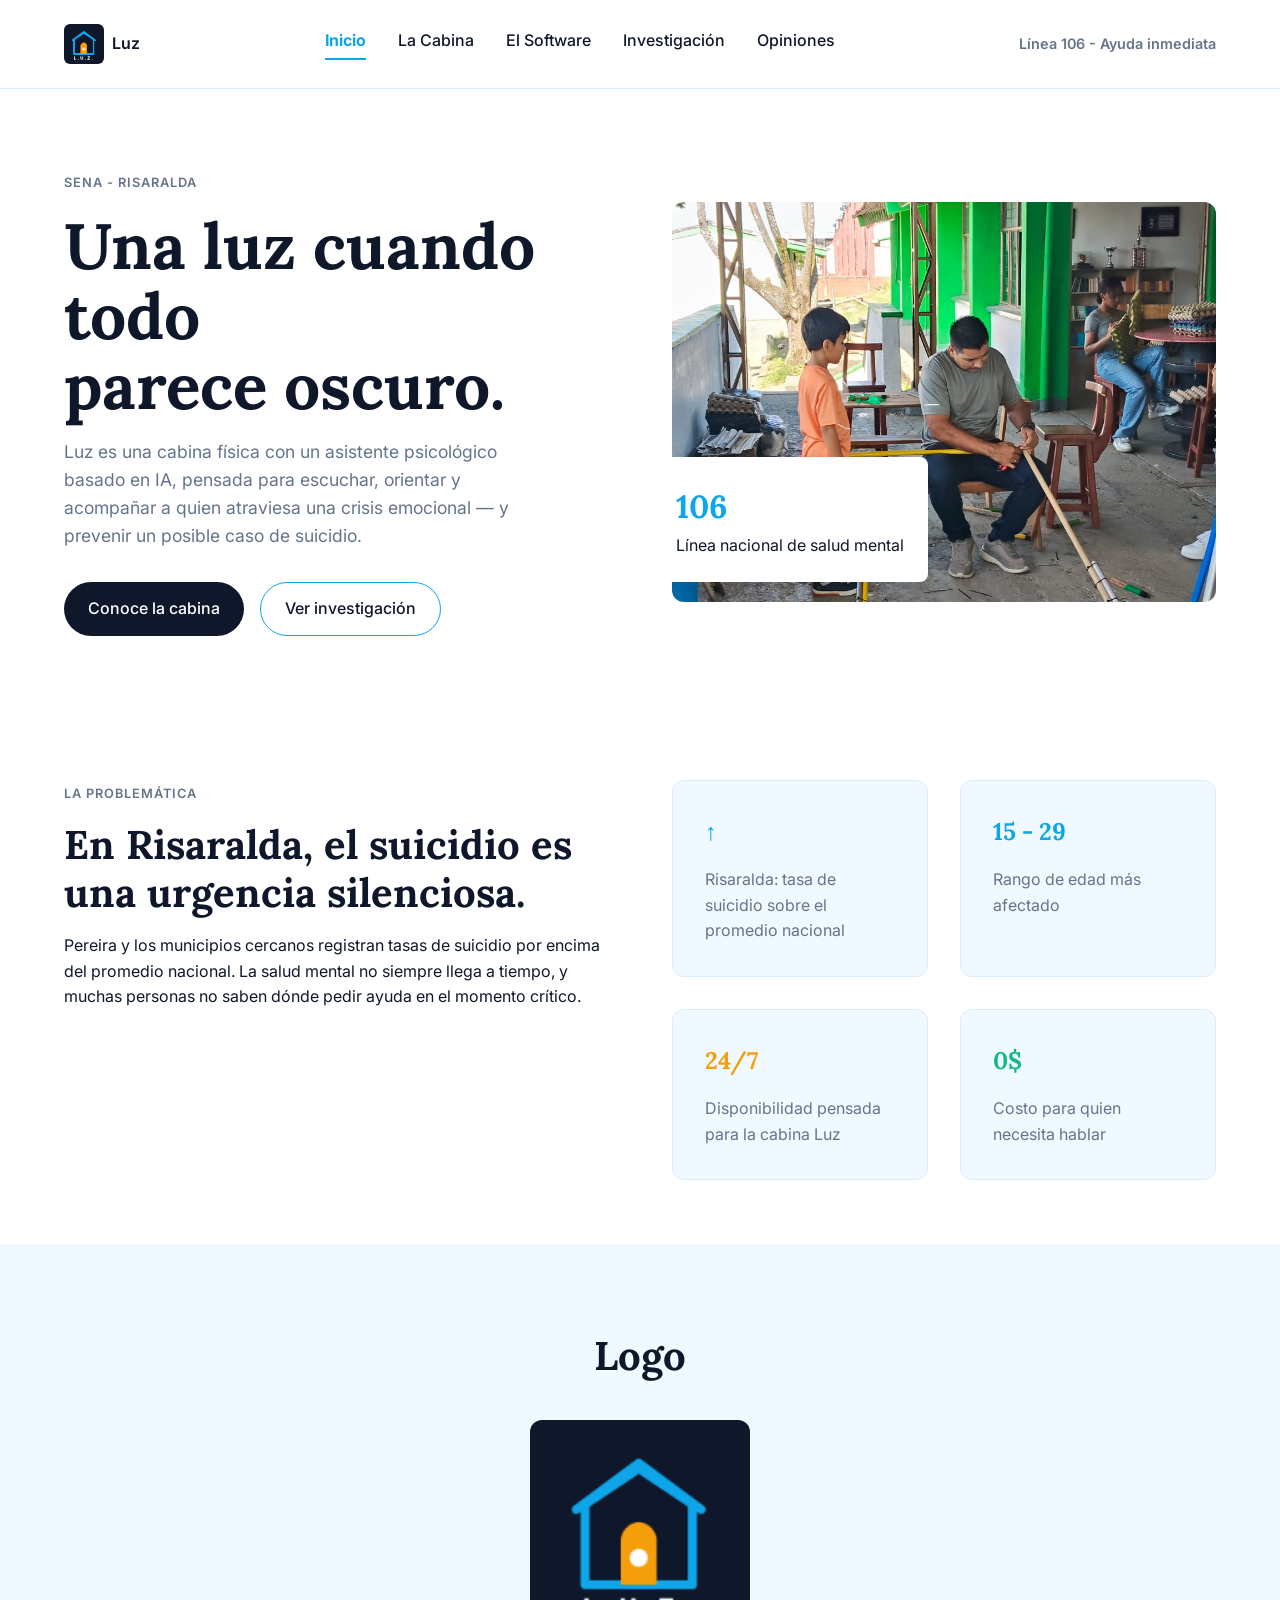
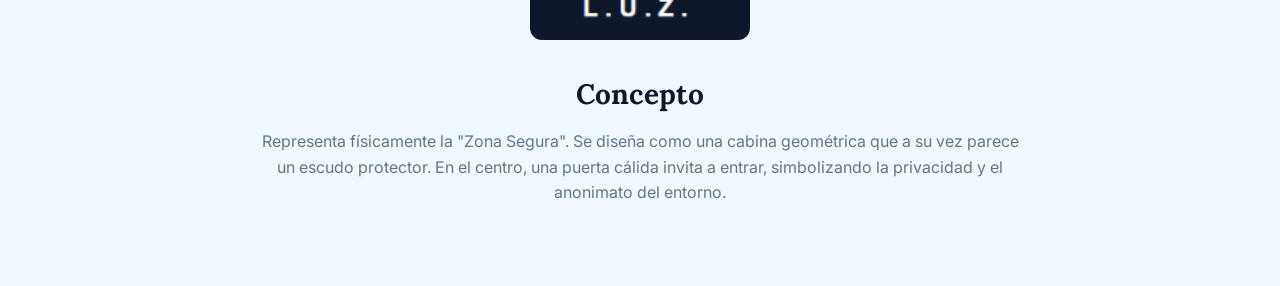
==== index.html @ 5dcab202 "Pagina_LUZ" ====
<!DOCTYPE html>
<html lang="es">
<head>
    <meta charset="UTF-8">
    <meta name="viewport" content="width=device-width, initial-scale=1.0">
    <title>Proyecto L.U.Z. - Inicio</title>
    <link rel="preconnect" href="https://fonts.googleapis.com">
    <link rel="preconnect" href="https://fonts.gstatic.com" crossorigin>
    <link href="https://fonts.googleapis.com/css2?family=Lora:ital,wght@0,400;0,600;1,400&family=Inter:wght@400;500;600&display=swap" rel="stylesheet">
    <link rel="stylesheet" href="style.css">
</head>
<body>

    <nav class="navbar">
        <div class="logo">
            <img class="logo-image" src="assets/logo-luz.png" alt="Logo de L.U.Z.">
            <span class="logo-text">Luz</span>
        </div>
        <div class="nav-links">
            <a href="index.html" class="active">Inicio</a> <a href="cabina.html">La Cabina</a>
            <a href="software.html">El Software</a>
            <a href="investigacion.html">Investigación</a>
            <a href="resenas.html">Opiniones</a>
        </div>
        <div class="nav-right">
            <span class="nav-help">Línea 106 - Ayuda inmediata</span>
        </div>
    </nav>

    <header class="hero-section">
        <div class="hero-content">
            <span class="subtitle">SENA - RISARALDA</span>
            <h1>Una luz cuando todo<br>parece oscuro.</h1>
            <p>Luz es una cabina física con un asistente psicológico basado en IA, pensada para escuchar, orientar y acompañar a quien atraviesa una crisis emocional — y prevenir un posible caso de suicidio.</p>
            <div class="hero-buttons">
                <a class="btn-primary" href="cabina.html">Conoce la cabina</a>
                <a class="btn-secondary" href="investigacion.html">Ver investigación</a>
            </div>
        </div>
        <div class="hero-image">
            <div class="hero-carousel" role="region" aria-label="Fotos del proyecto Luz">
                <img
                    class="hero-carousel-image"
                    id="hero-carousel-image"
                    src="assets/inicio/01-construccion-cabina.jpeg"
                    alt="Equipo construyendo la cabina del proyecto Luz."
                >
                <div class="stats-overlay">
                    <strong>106</strong>
                    <span>Línea nacional de salud mental</span>
                </div>
            </div>
        </div>
    </header>

    <section class="problem-section">
        <div class="problem-text">
            <span class="subtitle">LA PROBLEMÁTICA</span>
            <h2>En Risaralda, el suicidio es una urgencia silenciosa.</h2>
            <p>Pereira y los municipios cercanos registran tasas de suicidio por encima del promedio nacional. La salud mental no siempre llega a tiempo, y muchas personas no saben dónde pedir ayuda en el momento crítico.</p>
        </div>
        
        <div class="stats-grid">
            <div class="stat-card">
                <h3>↑</h3>
                <p>Risaralda: tasa de suicidio sobre el promedio nacional</p>
            </div>
            <div class="stat-card">
                <h3>15 - 29</h3>
                <p>Rango de edad más afectado</p>
            </div>
            <div class="stat-card">
                <h3>24/7</h3>
                <p>Disponibilidad pensada para la cabina Luz</p>
            </div>
            <div class="stat-card">
                <h3>0$</h3>
                <p>Costo para quien necesita hablar</p>
            </div>
        </div>
    </section>

    <section class="logo-concept-section content-section">
        <h2>Logo</h2>
        <img class="logo-concept-image" src="assets/logo-luz.png" alt="Logo de L.U.Z.: una cabina azul con una puerta cálida sobre fondo oscuro.">
        <h3>Concepto</h3>
        <p>Representa físicamente la "Zona Segura". Se diseña como una cabina geométrica que a su vez parece un escudo protector. En el centro, una puerta cálida invita a entrar, simbolizando la privacidad y el anonimato del entorno.</p>
    </section>

    <script src="app.js"></script>
</body>
</html>
---- style.css ----
/* =========================================
   VARIABLES GLOBALES (Colores y Tipografías)
   ========================================= */
:root {
    --primary-color: #0f172a;
    --accent-blue: #0ea5e9;
    --accent-amber: #f59e0b;
    --accent-green: #10b981;
    --bg-color: #ffffff;
    --bg-soft: #f0f9ff;
    --text-main: #0f172a;
    --text-muted: #64748b;
    --border-color: #dbeafe;
    
    --font-heading: 'Lora', serif;
    --font-body: 'Inter', sans-serif;
}

/* =========================================
   RESETEO BÁSICO
   ========================================= */
* {
    margin: 0;
    padding: 0;
    box-sizing: border-box;
}

body {
    font-family: var(--font-body);
    background-color: var(--bg-color);
    color: var(--text-main);
    line-height: 1.6;
}

html {
    scroll-behavior: smooth;
}

.bg-light {
    background-color: var(--bg-soft);
}

/* =========================================
   NAVEGACIÓN (MENÚ SUPERIOR)
   ========================================= */
.navbar {
    display: flex;
    justify-content: space-between;
    align-items: center;
    padding: 1.5rem 5%;
    border-bottom: 1px solid var(--border-color);
    background-color: white;
}

.logo {
    display: flex;
    align-items: center;
    gap: 0.5rem;
    font-weight: 600;
}

.logo-image {
    display: block;
    width: 40px;
    height: 40px;
    border-radius: 6px;
}

.nav-links {
    display: flex;
    gap: 2rem;
}

.nav-links a {
    text-decoration: none;
    color: var(--text-main);
    font-weight: 500;
    transition: color 0.3s;
}

.nav-links a:hover {
    color: var(--accent-blue);
}

/* Indicador de pestaña activa */
.nav-links a.active {
    color: var(--accent-blue);
    font-weight: 700;
    border-bottom: 2px solid var(--accent-blue);
    padding-bottom: 4px;
}

.nav-right {
    display: flex;
    align-items: center;
}

.nav-help {
    font-size: 0.9rem;
    color: var(--text-muted);
    font-weight: 600;
}

/* =========================================
   SECCIONES GENERALES
   ========================================= */
.content-section, .reviews-section {
    padding: 5rem 5%;
    text-align: center;
}

.content-section h2, .reviews-section h2 {
    font-family: var(--font-heading);
    color: var(--primary-color);
    font-size: 2.5rem;
    margin-bottom: 1rem;
}

.logo-concept-section {
    background-color: var(--bg-soft);
}

.logo-concept-image {
    display: block;
    width: min(100%, 220px);
    height: auto;
    margin: 2rem auto;
    border-radius: 12px;
}

.logo-concept-section h3 {
    font-family: var(--font-heading);
    color: var(--primary-color);
    font-size: 1.75rem;
    margin-bottom: 0.75rem;
}

.logo-concept-section p {
    max-width: 760px;
    margin: 0 auto;
    color: var(--text-muted);
}

.subtitle {
    font-size: 0.8rem;
    text-transform: uppercase;
    letter-spacing: 1px;
    color: var(--text-muted);
    font-weight: 600;
}

/* =========================================
   SECCIÓN HERO (INICIO)
   ========================================= */
.hero-section {
    display: grid;
    grid-template-columns: 1fr 1fr;
    gap: 4rem;
    padding: 5rem 5%;
    align-items: center;
}

.hero-content h1 {
    font-family: var(--font-heading);
    font-size: 4rem;
    line-height: 1.1;
    color: var(--primary-color);
    margin: 1rem 0;
}

.hero-content p {
    font-size: 1.1rem;
    color: var(--text-muted);
    margin-bottom: 2rem;
    max-width: 90%;
}

.hero-buttons {
    display: flex;
    gap: 1rem;
}

.btn-primary, .btn-secondary {
    padding: 0.8rem 1.5rem;
    border-radius: 50px;
    font-weight: 500;
    cursor: pointer;
    font-size: 1rem;
    border: none;
}

.hero-buttons a {
    display: inline-flex;
    align-items: center;
    justify-content: center;
    text-decoration: none;
}

.btn-primary {
    background-color: var(--primary-color);
    color: white;
    transition: background-color 0.2s ease;
}

.btn-primary:hover {
    background-color: var(--accent-blue);
}

.btn-secondary {
    background-color: white;
    color: var(--primary-color);
    border: 1px solid var(--accent-blue);
}

.hero-carousel {
    height: 400px;
    border-radius: 12px;
    position: relative;
    overflow: hidden;
    background: linear-gradient(155deg, var(--accent-blue), var(--primary-color));
}

.hero-carousel-image {
    display: block;
    width: 100%;
    height: 100%;
    object-fit: cover;
    transition: opacity 0.25s ease;
}

.hero-carousel-image.is-changing {
    opacity: 0;
}

.meetings-section {
    padding-top: 3rem;
    background-color: var(--bg-soft);
}

.meetings-section > p {
    max-width: 700px;
    margin: 0 auto;
    color: var(--text-muted);
}

.meetings-carousel {
    width: min(100%, 900px);
    height: 480px;
    margin: 2rem auto 0;
    background: #e2e8f0;
}

.meetings-carousel .hero-carousel-image {
    object-fit: contain;
}

.stats-overlay {
    position: absolute;
    bottom: 20px;
    left: -20px;
    background: white;
    padding: 1.5rem;
    border-radius: 8px;
    box-shadow: 0 10px 25px rgba(0,0,0,0.1);
    display: flex;
    flex-direction: column;
}

.stats-overlay strong {
    font-size: 2rem;
    font-family: var(--font-heading);
    color: var(--accent-blue);
}

/* =========================================
   TARJETAS DE CARACTERÍSTICAS Y ESTADÍSTICAS
   ========================================= */
.problem-section {
    display: grid;
    grid-template-columns: 1fr 1fr;
    gap: 4rem;
    padding: 4rem 5%;
    background-color: #ffffff;
}

.problem-text h2 {
    font-family: var(--font-heading);
    font-size: 2.5rem;
    color: var(--primary-color);
    margin: 1rem 0;
    line-height: 1.2;
}

.stats-grid, .features-section {
    display: grid;
    gap: 2rem;
}

.stats-grid {
    grid-template-columns: 1fr 1fr;
}

.features-section {
    grid-template-columns: repeat(3, 1fr);
    text-align: left;
}

/* Estilo mejorado para las tarjetas */
.feature-card, .stat-card {
    background-color: var(--bg-soft);
    border: 1px solid var(--border-color);
    border-radius: 12px; 
    padding: 2rem; 
    transition: transform 0.3s ease, box-shadow 0.3s ease;
}

.feature-card:hover, .stat-card:hover {
    transform: translateY(-5px);
    box-shadow: 0 10px 20px -5px rgba(0, 0, 0, 0.1);
}

.feature-card h3, .stat-card h3 {
    font-family: var(--font-heading);
    color: var(--primary-color);
    margin-bottom: 1rem;
    font-size: 1.5rem;
}

.feature-card--sustainable h3 {
    color: var(--accent-green);
}

.stat-card h3 {
    color: var(--accent-blue);
}

.regional-chart {
    display: block;
    width: 100%;
    height: auto;
    margin-top: 1.5rem;
    border-radius: 8px;
}

.state-of-art-pdf {
    display: block;
    width: 100%;
    height: 32rem;
    margin-top: 1.5rem;
    border: 1px solid var(--border-color);
    border-radius: 8px;
    background-color: white;
}

.pdf-download {
    display: inline-block;
    margin-top: 0.75rem;
    color: var(--accent-blue);
    font-weight: 600;
}

.stat-card:nth-child(3) h3 {
    color: var(--accent-amber);
}

.stat-card:nth-child(4) h3 {
    color: var(--accent-green);
}

.feature-card p, .stat-card p {
    color: var(--text-muted);
    font-size: 1rem;
}

/* =========================================
   FORMULARIO DE RESEÑAS
   ========================================= */
.reviews-container {
    max-width: 600px;
    margin: 0 auto;
    text-align: left;
}

.review-form {
    background: white;
    padding: 2rem;
    border-radius: 8px;
    box-shadow: 0 4px 6px rgba(0,0,0,0.05);
    margin-top: 2rem;
    border: 1px solid var(--border-color);
}

.form-group {
    margin-bottom: 1.5rem;
    display: flex;
    flex-direction: column;
}

.form-group label {
    font-weight: 600;
    margin-bottom: 0.5rem;
    color: var(--primary-color);
}

.form-group input, .form-group textarea {
    padding: 0.8rem;
    border: 1px solid var(--border-color);
    border-radius: 4px;
    font-family: var(--font-body);
}

.form-group input:focus, .form-group textarea:focus {
    outline: 2px solid var(--accent-blue);
    outline-offset: 1px;
}

.star-rating {
    display: flex;
    flex-direction: row-reverse;
    justify-content: flex-end;
    gap: 5px;
}

.star-rating input {
    display: none;
}

.star-rating label {
    font-size: 2rem;
    color: var(--border-color);
    cursor: pointer;
    transition: color 0.2s;
}

.star-rating input:checked ~ label,
.star-rating label:hover,
.star-rating label:hover ~ label {
    color: var(--accent-amber);
}

.recent-reviews {
    margin-top: 3rem;
}

.review-card {
    background: white;
    padding: 1.5rem;
    border-radius: 8px;
    border-left: 4px solid var(--primary-color);
    margin-bottom: 1rem;
    box-shadow: 0 2px 4px rgba(0,0,0,0.05);
}

.review-card-header {
    display: flex;
    justify-content: space-between;
    font-weight: bold;
    margin-bottom: 0.5rem;
}

.stars-display {
    color: var(--accent-amber);
}

img,
iframe {
    max-width: 100%;
}

.hero-section > *,
.problem-section > *,
.features-section > *,
.stats-grid > * {
    min-width: 0;
}

@media (max-width: 1000px) {
    .navbar {
        flex-wrap: wrap;
        gap: 1rem 1.5rem;
        padding: 1rem 4%;
    }

    .nav-links {
        order: 3;
        width: 100%;
        justify-content: center;
        gap: clamp(0.75rem, 3vw, 2rem);
    }

    .nav-right {
        margin-left: auto;
    }

    .hero-section,
    .problem-section {
        grid-template-columns: minmax(0, 1fr);
        gap: 2.5rem;
    }

    .hero-content h1 {
        font-size: clamp(2.75rem, 7vw, 4rem);
    }

    .hero-content p {
        max-width: 100%;
    }

    .hero-image {
        width: 100%;
    }

    .stats-overlay {
        left: 1rem;
        bottom: 1rem;
        max-width: calc(100% - 2rem);
    }

    .features-section {
        grid-template-columns: repeat(2, minmax(0, 1fr));
    }
}

@media (max-width: 600px) {
    .navbar {
        gap: 0.75rem;
        padding: 0.75rem 4%;
    }

    .logo-image {
        width: 36px;
        height: 36px;
    }

    .nav-help {
        font-size: 0.75rem;
    }

    .nav-links {
        justify-content: space-between;
        gap: 0.5rem;
        flex-wrap: wrap;
    }

    .nav-links a {
        font-size: 0.8rem;
    }

    .content-section,
    .reviews-section {
        padding: 3rem 5%;
    }

    .content-section h2,
    .reviews-section h2 {
        font-size: clamp(1.8rem, 8vw, 2.5rem);
    }

    .hero-section {
        padding: 3rem 5%;
        gap: 2rem;
    }

    .hero-content h1 {
        font-size: clamp(2.35rem, 11vw, 3rem);
    }

    .hero-content p {
        font-size: 1rem;
    }

    .hero-buttons {
        flex-wrap: wrap;
    }

    .hero-buttons a {
        flex: 1 1 100%;
    }

    .hero-carousel {
        height: clamp(240px, 75vw, 360px);
    }

    .stats-overlay {
        padding: 1rem;
    }

    .problem-section {
        padding: 3rem 5%;
        gap: 2rem;
    }

    .problem-text h2 {
        font-size: 2rem;
    }

    .stats-grid,
    .features-section {
        grid-template-columns: minmax(0, 1fr);
        gap: 1rem;
    }

    .feature-card,
    .stat-card {
        padding: 1.5rem;
    }

    .meetings-section {
        padding-top: 2.5rem;
    }

    .meetings-carousel {
        height: clamp(240px, 75vw, 360px);
    }

    .state-of-art-pdf {
        height: 70vh;
        min-height: 24rem;
    }

    .review-form {
        padding: 1.25rem;
    }

    .form-group input,
    .form-group textarea {
        width: 100%;
        min-width: 0;
    }
}
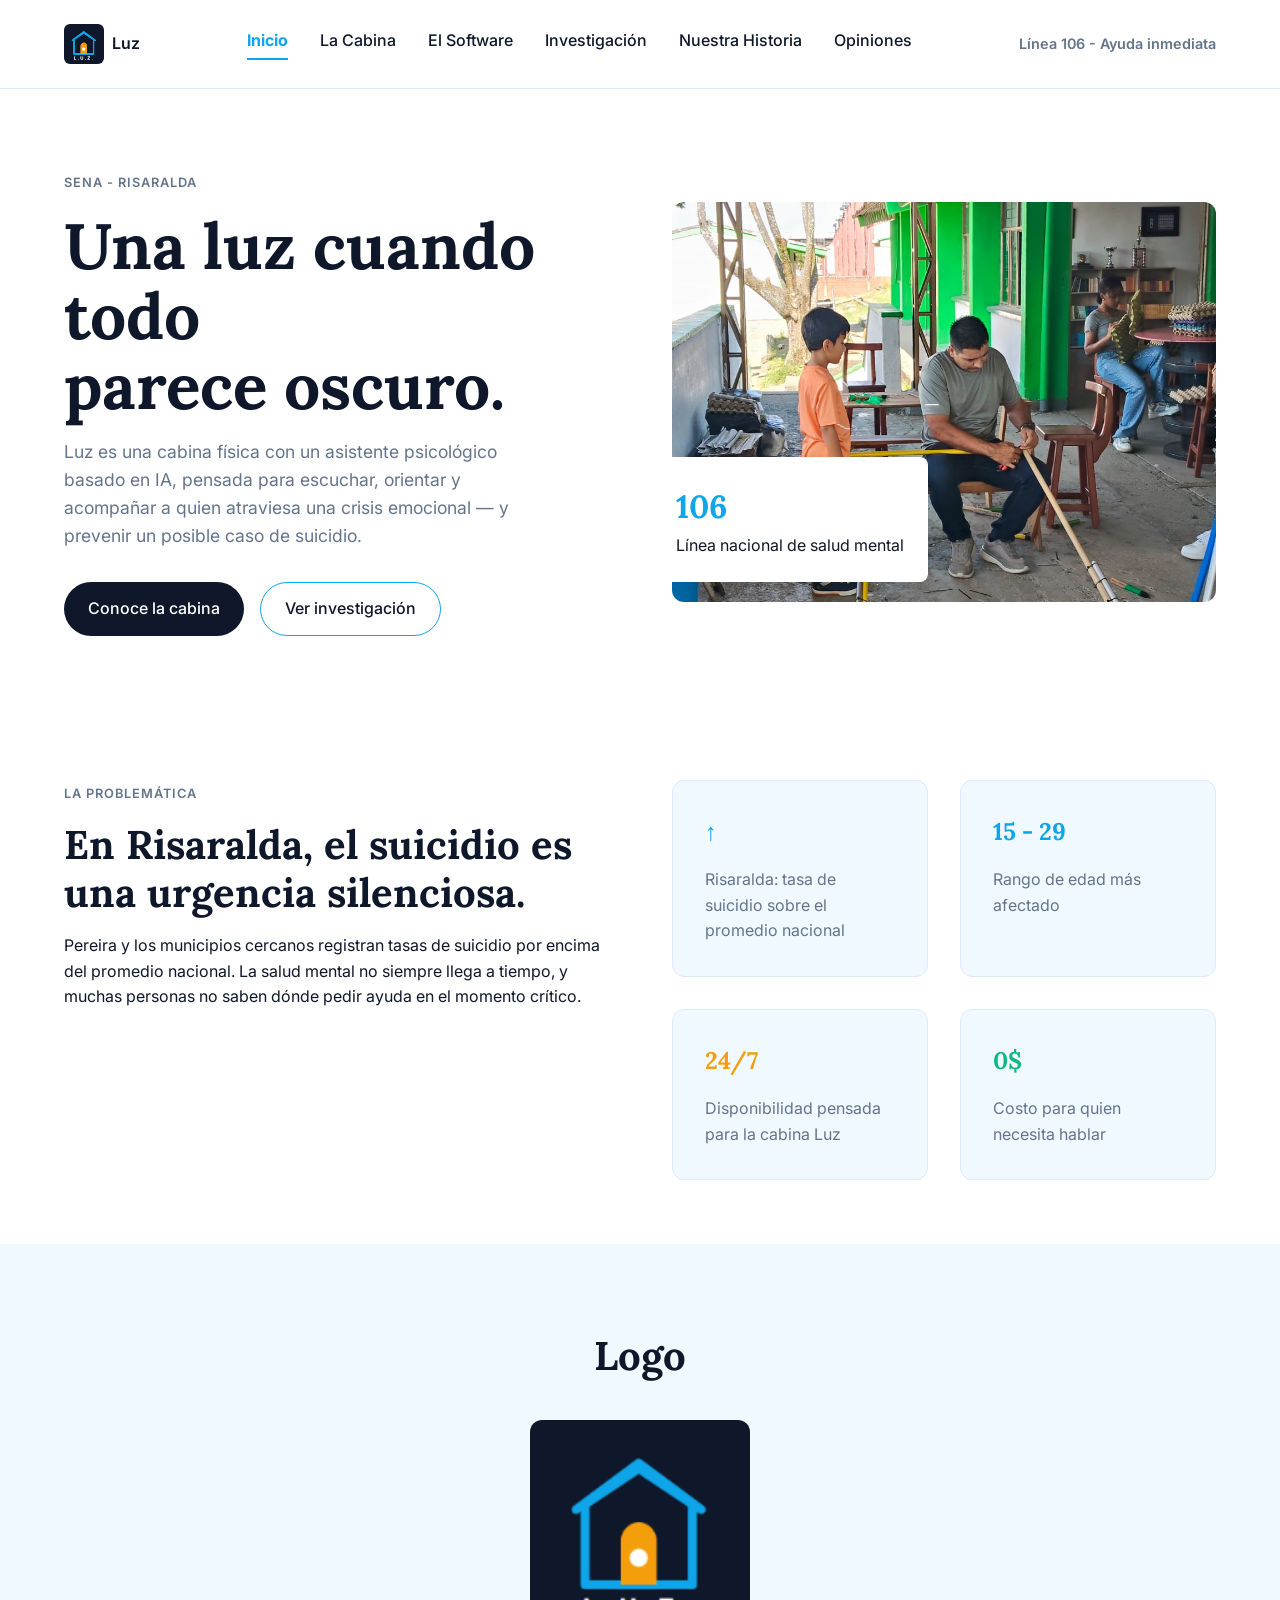
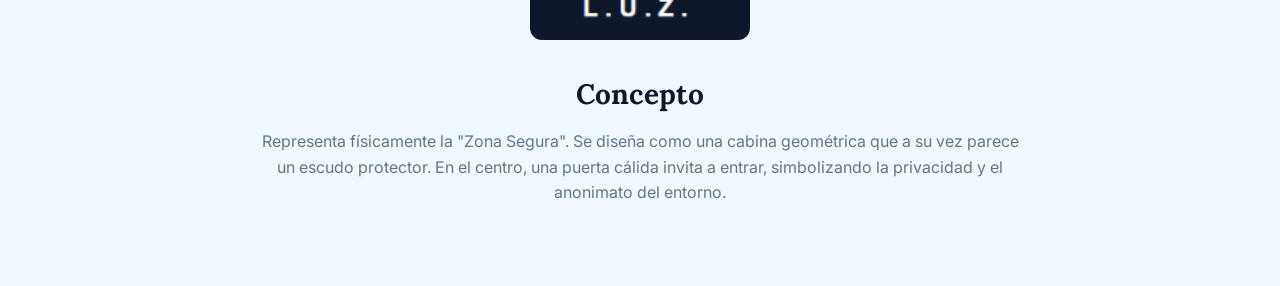
==== commit 4a2f7209: "Pagina_LUZ" ====
--- a/index.html
+++ b/index.html
@@ -20,6 +20,7 @@
             <a href="index.html" class="active">Inicio</a> <a href="cabina.html">La Cabina</a>
             <a href="software.html">El Software</a>
             <a href="investigacion.html">Investigación</a>
+            <a href="nuestra-historia.html">Nuestra Historia</a>
             <a href="resenas.html">Opiniones</a>
         </div>
         <div class="nav-right">
--- a/style.css
+++ b/style.css
@@ -149,6 +149,126 @@
     font-weight: 600;
 }
 
+.story-page {
+    max-width: 1000px;
+    margin: 0 auto;
+    padding: 4rem 5% 5rem;
+}
+
+.story-hero {
+    padding: 2.5rem;
+    border-radius: 16px;
+    background: linear-gradient(135deg, var(--primary-color), #164e63);
+    color: white;
+    text-align: left;
+}
+
+.story-hero h1 {
+    max-width: 780px;
+    margin-top: 1rem;
+    font-family: var(--font-heading);
+    font-size: clamp(2rem, 5vw, 3.25rem);
+    line-height: 1.2;
+}
+
+.story-hero .subtitle {
+    color: #bae6fd;
+}
+
+.story-timeline {
+    display: grid;
+    gap: 1.5rem;
+    margin-top: 2rem;
+}
+
+.story-step {
+    display: grid;
+    grid-template-columns: 3rem minmax(0, 1fr);
+    gap: 1.25rem;
+    padding: 2rem;
+    border: 1px solid var(--border-color);
+    border-radius: 12px;
+    background-color: var(--bg-soft);
+}
+
+.story-step-number {
+    color: var(--accent-blue);
+    font-family: var(--font-heading);
+    font-size: 1.5rem;
+    font-weight: 600;
+}
+
+.story-step h2,
+.story-step h3,
+.story-support h3 {
+    color: var(--primary-color);
+}
+
+.story-step h2 {
+    margin-bottom: 0.35rem;
+    font-family: var(--font-heading);
+    font-size: 1.75rem;
+}
+
+.story-step h3 {
+    margin-bottom: 1rem;
+    font-size: 1.1rem;
+}
+
+.story-step p {
+    color: var(--text-muted);
+}
+
+.story-step p + p {
+    margin-top: 0.9rem;
+}
+
+.story-stat {
+    display: flex;
+    align-items: center;
+    gap: 1rem;
+    margin: 1.25rem 0;
+    padding: 1rem 1.25rem;
+    border-left: 4px solid var(--accent-blue);
+    border-radius: 0 8px 8px 0;
+    background-color: white;
+}
+
+.story-stat strong {
+    flex: 0 0 auto;
+    color: var(--accent-blue);
+    font-family: var(--font-heading);
+    font-size: 2rem;
+}
+
+.story-stat span {
+    color: var(--text-muted);
+}
+
+.story-support {
+    margin-top: 1.25rem;
+    padding: 1.25rem;
+    border-radius: 8px;
+    background-color: white;
+}
+
+.story-support h3 {
+    margin-bottom: 0.5rem;
+}
+
+.story-closing {
+    margin-top: 2rem;
+    padding: 2rem;
+    border-left: 5px solid var(--accent-amber);
+    border-radius: 0 12px 12px 0;
+    background-color: #fffbeb;
+    color: var(--primary-color);
+    font-family: var(--font-heading);
+    font-size: 1.4rem;
+    font-style: italic;
+    line-height: 1.6;
+}
+
 /* =========================================
    SECCIÓN HERO (INICIO)
    ========================================= */
@@ -556,6 +676,42 @@
         font-size: clamp(1.8rem, 8vw, 2.5rem);
     }
 
+    .story-page {
+        padding: 2.5rem 5%;
+    }
+
+    .story-hero {
+        padding: 1.5rem;
+    }
+
+    .story-hero h1 {
+        font-size: clamp(1.8rem, 8vw, 2.5rem);
+    }
+
+    .story-step {
+        grid-template-columns: minmax(0, 1fr);
+        gap: 0.5rem;
+        padding: 1.5rem;
+    }
+
+    .story-step-number {
+        font-size: 1rem;
+    }
+
+    .story-step h2 {
+        font-size: 1.5rem;
+    }
+
+    .story-stat {
+        align-items: flex-start;
+        flex-wrap: wrap;
+    }
+
+    .story-closing {
+        padding: 1.5rem;
+        font-size: 1.15rem;
+    }
+
     .hero-section {
         padding: 3rem 5%;
         gap: 2rem;
@@ -578,11 +734,32 @@
     }
 
     .hero-carousel {
+        height: auto;
+        overflow: visible;
+        background: none;
+    }
+
+    .hero-carousel-image {
         height: clamp(240px, 75vw, 360px);
+        border-radius: 12px;
     }
 
     .stats-overlay {
+        position: static;
         padding: 1rem;
+        width: 100%;
+        max-width: 100%;
+        margin-top: 0.75rem;
+    }
+
+    .stats-overlay strong {
+        font-size: 1.5rem;
+    }
+
+    .stats-overlay span {
+        max-width: 9rem;
+        font-size: 0.75rem;
+        line-height: 1.3;
     }
 
     .problem-section {
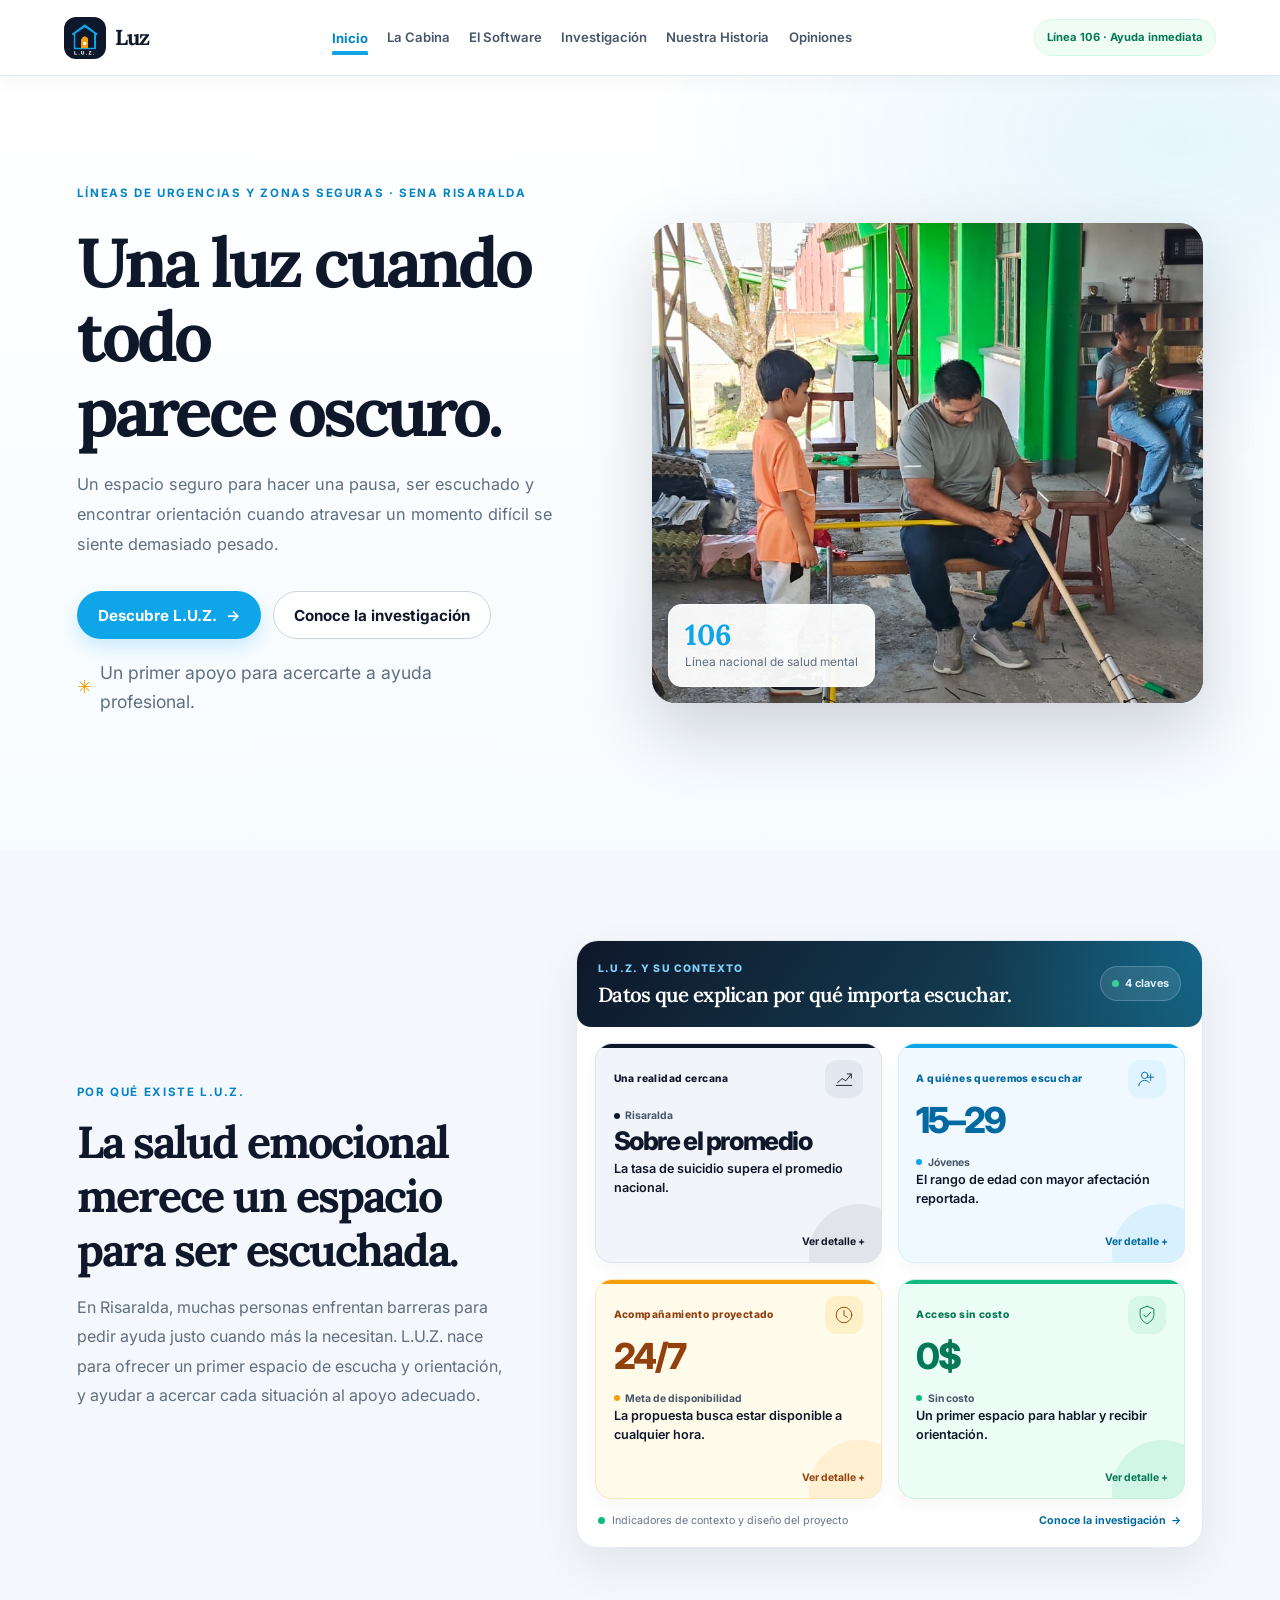
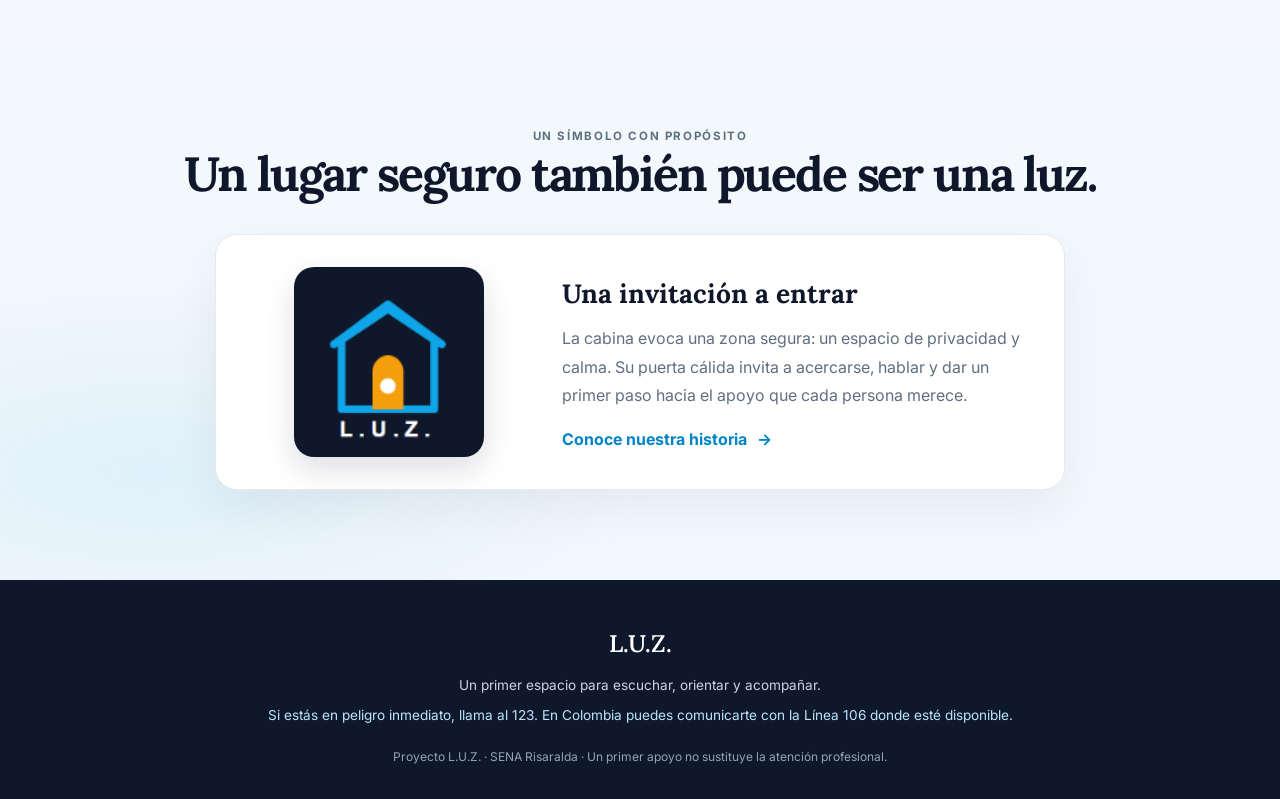
==== commit 6f6bd4b2: "Pagina_LUZ" ====
--- a/index.html
+++ b/index.html
@@ -3,91 +3,130 @@
 <head>
     <meta charset="UTF-8">
     <meta name="viewport" content="width=device-width, initial-scale=1.0">
+    <meta name="description" content="L.U.Z. ofrece un espacio para escuchar, orientar y acompañar en momentos difíciles.">
     <title>Proyecto L.U.Z. - Inicio</title>
     <link rel="preconnect" href="https://fonts.googleapis.com">
     <link rel="preconnect" href="https://fonts.gstatic.com" crossorigin>
-    <link href="https://fonts.googleapis.com/css2?family=Lora:ital,wght@0,400;0,600;1,400&family=Inter:wght@400;500;600&display=swap" rel="stylesheet">
+    <link href="https://fonts.googleapis.com/css2?family=Lora:ital,wght@0,400;0,600;1,400&family=Inter:wght@400;500;600;700;800&display=swap" rel="stylesheet">
     <link rel="stylesheet" href="style.css">
+    <link rel="stylesheet" href="redesign.css">
 </head>
-<body>
-
-    <nav class="navbar">
-        <div class="logo">
-            <img class="logo-image" src="assets/logo-luz.png" alt="Logo de L.U.Z.">
+<body class="home-page">
+    <nav class="navbar" aria-label="Navegación principal">
+        <a class="logo" href="index.html" aria-label="L.U.Z., ir al inicio">
+            <img class="logo-image" src="assets/logo-luz.png" alt="">
             <span class="logo-text">Luz</span>
-        </div>
-        <div class="nav-links">
-            <a href="index.html" class="active">Inicio</a> <a href="cabina.html">La Cabina</a>
+        </a>
+        <button class="menu-toggle" type="button" aria-expanded="false" aria-controls="site-nav-links" aria-label="Abrir menú">
+            <span></span><span></span><span></span>
+        </button>
+        <div class="nav-links" id="site-nav-links">
+            <a href="index.html" class="active" aria-current="page">Inicio</a>
+            <a href="cabina.html">La Cabina</a>
             <a href="software.html">El Software</a>
             <a href="investigacion.html">Investigación</a>
             <a href="nuestra-historia.html">Nuestra Historia</a>
             <a href="resenas.html">Opiniones</a>
         </div>
-        <div class="nav-right">
-            <span class="nav-help">Línea 106 - Ayuda inmediata</span>
-        </div>
+        <div class="nav-right"><span class="nav-help">Línea 106 · Ayuda inmediata</span></div>
     </nav>
 
-    <header class="hero-section">
-        <div class="hero-content">
-            <span class="subtitle">SENA - RISARALDA</span>
-            <h1>Una luz cuando todo<br>parece oscuro.</h1>
-            <p>Luz es una cabina física con un asistente psicológico basado en IA, pensada para escuchar, orientar y acompañar a quien atraviesa una crisis emocional — y prevenir un posible caso de suicidio.</p>
-            <div class="hero-buttons">
-                <a class="btn-primary" href="cabina.html">Conoce la cabina</a>
-                <a class="btn-secondary" href="investigacion.html">Ver investigación</a>
+    <main>
+        <header class="hero-section">
+            <div class="hero-content">
+                <span class="subtitle">LÍNEAS DE URGENCIAS Y ZONAS SEGURAS · SENA RISARALDA</span>
+                <h1>Una luz cuando todo<br>parece oscuro.</h1>
+                <p>Un espacio seguro para hacer una pausa, ser escuchado y encontrar orientación cuando atravesar un momento difícil se siente demasiado pesado.</p>
+                <div class="hero-buttons">
+                    <a class="btn-primary" href="cabina.html">Descubre L.U.Z. <span aria-hidden="true">→</span></a>
+                    <a class="btn-secondary" href="investigacion.html">Conoce la investigación</a>
+                </div>
+                <p class="hero-reassurance"><span aria-hidden="true">✳</span> Un primer apoyo para acercarte a ayuda profesional.</p>
             </div>
-        </div>
-        <div class="hero-image">
-            <div class="hero-carousel" role="region" aria-label="Fotos del proyecto Luz">
-                <img
-                    class="hero-carousel-image"
-                    id="hero-carousel-image"
-                    src="assets/inicio/01-construccion-cabina.jpeg"
-                    alt="Equipo construyendo la cabina del proyecto Luz."
-                >
-                <div class="stats-overlay">
-                    <strong>106</strong>
-                    <span>Línea nacional de salud mental</span>
+            <div class="hero-image">
+                <div class="hero-carousel" role="region" aria-label="Fotos del proyecto L.U.Z.">
+                    <img class="hero-carousel-image" id="hero-carousel-image" src="assets/inicio/01-construccion-cabina.jpeg" alt="Equipo construyendo la cabina del proyecto L.U.Z.">
+                    <div class="stats-overlay"><strong>106</strong><span>Línea nacional de salud mental</span></div>
                 </div>
             </div>
-        </div>
-    </header>
+        </header>
 
-    <section class="problem-section">
-        <div class="problem-text">
-            <span class="subtitle">LA PROBLEMÁTICA</span>
-            <h2>En Risaralda, el suicidio es una urgencia silenciosa.</h2>
-            <p>Pereira y los municipios cercanos registran tasas de suicidio por encima del promedio nacional. La salud mental no siempre llega a tiempo, y muchas personas no saben dónde pedir ayuda en el momento crítico.</p>
-        </div>
-        
-        <div class="stats-grid">
-            <div class="stat-card">
-                <h3>↑</h3>
-                <p>Risaralda: tasa de suicidio sobre el promedio nacional</p>
+        <section class="problem-section" aria-labelledby="why-luz">
+            <div class="problem-text">
+                <span class="subtitle">POR QUÉ EXISTE L.U.Z.</span>
+                <h2 id="why-luz">La salud emocional merece un espacio para ser escuchada.</h2>
+                <p>En Risaralda, muchas personas enfrentan barreras para pedir ayuda justo cuando más la necesitan. L.U.Z. nace para ofrecer un primer espacio de escucha y orientación, y ayudar a acercar cada situación al apoyo adecuado.</p>
             </div>
-            <div class="stat-card">
-                <h3>15 - 29</h3>
-                <p>Rango de edad más afectado</p>
+
+            <section class="kpi-dashboard" aria-labelledby="kpi-title">
+                <header class="kpi-dashboard__heading">
+                    <div>
+                        <p>L.U.Z. Y SU CONTEXTO</p>
+                        <h3 id="kpi-title">Datos que explican por qué importa escuchar.</h3>
+                    </div>
+                    <span>4 claves</span>
+                </header>
+                <div class="stats-grid">
+                    <article class="stat-card kpi-card kpi-card--problem">
+                        <div class="kpi-card__top"><span class="kpi-card__category">Una realidad cercana</span><span class="kpi-card__icon" aria-hidden="true"><svg viewBox="0 0 48 48" fill="none"><path d="M7 38h34M10 32 20 23l8 5 12-15M31 13h9v9"/></svg></span></div>
+                        <span class="kpi-card__eyebrow">Risaralda</span>
+                        <h4 class="kpi-card__value kpi-card__value--statement">Sobre el promedio</h4>
+                        <p class="kpi-card__description">La tasa de suicidio supera el promedio nacional.</p>
+                        <p class="kpi-card__note" id="kpi-detail-problem">Un llamado a acercar espacios de escucha y apoyo.</p>
+                        <button class="kpi-card__expand" type="button" aria-label="Mostrar más información sobre la realidad regional" aria-expanded="false" aria-controls="kpi-detail-problem"></button>
+                    </article>
+                    <article class="stat-card kpi-card kpi-card--age">
+                        <div class="kpi-card__top"><span class="kpi-card__category">A quiénes queremos escuchar</span><span class="kpi-card__icon" aria-hidden="true"><svg viewBox="0 0 48 48" fill="none"><circle cx="19" cy="16" r="7"/><path d="M6 39c0-7 5.8-12 13-12 4.2 0 7.8 1.8 10.1 4.8M32 13v14M25 20h14"/></svg></span></div>
+                        <h4 class="kpi-card__value">15–29</h4>
+                        <span class="kpi-card__eyebrow">Jóvenes</span>
+                        <p class="kpi-card__description">El rango de edad con mayor afectación reportada.</p>
+                        <p class="kpi-card__note" id="kpi-detail-age">Cada persona merece ser escuchada sin juicios.</p>
+                        <button class="kpi-card__expand" type="button" aria-label="Mostrar más información sobre el rango de edad" aria-expanded="false" aria-controls="kpi-detail-age"></button>
+                    </article>
+                    <article class="stat-card kpi-card kpi-card--availability">
+                        <div class="kpi-card__top"><span class="kpi-card__category">Acompañamiento proyectado</span><span class="kpi-card__icon" aria-hidden="true"><svg viewBox="0 0 48 48" fill="none"><circle cx="24" cy="24" r="17"/><path d="M24 14v11l7 4"/></svg></span></div>
+                        <h4 class="kpi-card__value">24/7</h4>
+                        <span class="kpi-card__eyebrow">Meta de disponibilidad</span>
+                        <p class="kpi-card__description">La propuesta busca estar disponible a cualquier hora.</p>
+                        <p class="kpi-card__note" id="kpi-detail-availability">Disponibilidad prevista en el diseño de la cabina.</p>
+                        <button class="kpi-card__expand" type="button" aria-label="Mostrar más información sobre la disponibilidad" aria-expanded="false" aria-controls="kpi-detail-availability"></button>
+                    </article>
+                    <article class="stat-card kpi-card kpi-card--access">
+                        <div class="kpi-card__top"><span class="kpi-card__category">Acceso sin costo</span><span class="kpi-card__icon" aria-hidden="true"><svg viewBox="0 0 48 48" fill="none"><path d="M24 5 39 11v11c0 10-6.5 17-15 21C15.5 39 9 32 9 22V11l15-6Z"/><path d="m17 24 5 5 10-11"/></svg></span></div>
+                        <h4 class="kpi-card__value">0$</h4>
+                        <span class="kpi-card__eyebrow">Sin costo</span>
+                        <p class="kpi-card__description">Un primer espacio para hablar y recibir orientación.</p>
+                        <p class="kpi-card__note" id="kpi-detail-access">La escucha no debería ser una barrera.</p>
+                        <button class="kpi-card__expand" type="button" aria-label="Mostrar más información sobre el acceso sin costo" aria-expanded="false" aria-controls="kpi-detail-access"></button>
+                    </article>
+                </div>
+                <footer class="kpi-dashboard__footer">
+                    <span><span class="kpi-dashboard__footer-dot" aria-hidden="true"></span> Indicadores de contexto y diseño del proyecto</span>
+                    <a href="investigacion.html">Conoce la investigación <span aria-hidden="true">→</span></a>
+                </footer>
+            </section>
+        </section>
+
+        <section class="logo-concept-section content-section">
+            <p class="subtitle">UN SÍMBOLO CON PROPÓSITO</p>
+            <h2>Un lugar seguro también puede ser una luz.</h2>
+            <div class="home-concept">
+                <img class="logo-concept-image" src="assets/logo-luz.png" alt="Logo de L.U.Z.: una cabina azul con una puerta cálida sobre fondo oscuro.">
+                <div class="home-concept__copy">
+                    <h3>Una invitación a entrar</h3>
+                    <p>La cabina evoca una zona segura: un espacio de privacidad y calma. Su puerta cálida invita a acercarse, hablar y dar un primer paso hacia el apoyo que cada persona merece.</p>
+                    <a href="nuestra-historia.html">Conoce nuestra historia <span aria-hidden="true">→</span></a>
+                </div>
             </div>
-            <div class="stat-card">
-                <h3>24/7</h3>
-                <p>Disponibilidad pensada para la cabina Luz</p>
-            </div>
-            <div class="stat-card">
-                <h3>0$</h3>
-                <p>Costo para quien necesita hablar</p>
-            </div>
-        </div>
-    </section>
+        </section>
+    </main>
 
-    <section class="logo-concept-section content-section">
-        <h2>Logo</h2>
-        <img class="logo-concept-image" src="assets/logo-luz.png" alt="Logo de L.U.Z.: una cabina azul con una puerta cálida sobre fondo oscuro.">
-        <h3>Concepto</h3>
-        <p>Representa físicamente la "Zona Segura". Se diseña como una cabina geométrica que a su vez parece un escudo protector. En el centro, una puerta cálida invita a entrar, simbolizando la privacidad y el anonimato del entorno.</p>
-    </section>
-
+    <footer class="site-footer">
+        <a class="site-footer__brand" href="index.html">L.U.Z.</a>
+        <p>Un primer espacio para escuchar, orientar y acompañar.</p>
+        <p class="site-footer__help">Si estás en peligro inmediato, llama al 123. En Colombia puedes comunicarte con la Línea 106 donde esté disponible.</p>
+        <small>Proyecto L.U.Z. · SENA Risaralda · Un primer apoyo no sustituye la atención profesional.</small>
+    </footer>
     <script src="app.js"></script>
 </body>
-</html>+</html>
--- a/redesign.css
+++ b/redesign.css
@@ -0,0 +1,1643 @@
+:root {
+    --primary-color: #0f172a;
+    --accent-blue: #0ea5e9;
+    --accent-amber: #f59e0b;
+    --accent-green: #10b981;
+    --bg-color: #ffffff;
+    --bg-soft: #f4f9fd;
+    --text-main: #0f172a;
+    --text-muted: #5f6f82;
+    --border-color: #e2eaf2;
+    --font-heading: 'Lora', Georgia, serif;
+    --font-body: 'Inter', Arial, sans-serif;
+}
+
+html {
+    scroll-behavior: smooth;
+    scroll-padding-top: 82px;
+}
+
+body {
+    color: var(--primary-color);
+    background: #fff;
+    font-family: var(--font-body);
+    font-size: 16px;
+    line-height: 1.65;
+    -webkit-font-smoothing: antialiased;
+}
+
+body,
+main {
+    min-width: 0;
+}
+
+img,
+iframe {
+    max-width: 100%;
+}
+
+::selection {
+    background: #bae6fd;
+    color: var(--primary-color);
+}
+
+.navbar {
+    position: sticky;
+    z-index: 20;
+    top: 0;
+    display: grid;
+    min-height: 76px;
+    grid-template-columns: auto 1fr auto;
+    align-items: center;
+    gap: 1.5rem;
+    padding: 0.75rem max(5%, calc((100vw - 1280px) / 2));
+    border-bottom: 1px solid rgba(226, 234, 242, 0.9);
+    background: rgba(255, 255, 255, 0.95);
+    box-shadow: 0 5px 20px rgba(15, 23, 42, 0.04);
+    backdrop-filter: blur(14px);
+}
+
+.logo {
+    display: flex;
+    flex-shrink: 0;
+    align-items: center;
+    gap: 0.55rem;
+    color: var(--primary-color);
+    font-weight: 700;
+    text-decoration: none;
+}
+
+.logo-image {
+    display: block;
+    width: 42px;
+    height: 42px;
+    border-radius: 12px;
+    object-fit: cover;
+}
+
+.logo-text {
+    font-family: var(--font-heading);
+    font-size: 1.35rem;
+    letter-spacing: -0.04em;
+}
+
+.nav-links {
+    display: flex;
+    align-items: center;
+    justify-content: center;
+    gap: clamp(0.7rem, 1.5vw, 1.4rem);
+}
+
+.nav-links a {
+    position: relative;
+    padding: 0.5rem 0;
+    color: #475569;
+    font-size: 0.82rem;
+    font-weight: 600;
+    text-decoration: none;
+    white-space: nowrap;
+    transition: color 180ms ease;
+}
+
+.nav-links a:hover,
+.nav-links a.active {
+    color: #0284c7;
+}
+
+.nav-links a.active::after {
+    position: absolute;
+    right: 0;
+    bottom: 0;
+    left: 0;
+    height: 2px;
+    border-radius: 2px;
+    background: var(--accent-blue);
+    content: "";
+}
+
+.nav-right {
+    display: flex;
+    justify-content: flex-end;
+}
+
+.nav-help {
+    padding: 0.5rem 0.75rem;
+    border: 1px solid #d1fae5;
+    border-radius: 999px;
+    background: #f0fdf4;
+    color: #047857;
+    font-size: 0.7rem;
+    font-weight: 700;
+    white-space: nowrap;
+}
+
+.menu-toggle {
+    display: none;
+}
+
+.subtitle {
+    color: #0284c7;
+    font-size: 0.72rem;
+    font-weight: 700;
+    letter-spacing: 0.14em;
+    line-height: 1.5;
+}
+
+.content-section,
+.reviews-section {
+    padding: clamp(3.5rem, 7vw, 6rem) max(6%, calc((100vw - 1160px) / 2));
+}
+
+.content-section h2,
+.reviews-section h2 {
+    margin-bottom: 0.8rem;
+    color: var(--primary-color);
+    font-family: var(--font-heading);
+    font-size: clamp(2rem, 4.2vw, 3rem);
+    letter-spacing: -0.045em;
+    line-height: 1.2;
+}
+
+.bg-light {
+    background: var(--bg-soft);
+}
+
+.btn-primary,
+.btn-secondary {
+    display: inline-flex;
+    min-height: 48px;
+    align-items: center;
+    justify-content: center;
+    gap: 0.55rem;
+    padding: 0.75rem 1.25rem;
+    border: 1px solid transparent;
+    border-radius: 999px;
+    font: 700 0.95rem var(--font-body);
+    text-align: center;
+    text-decoration: none;
+    transition: transform 180ms ease, background-color 180ms ease, box-shadow 180ms ease;
+}
+
+.btn-primary {
+    background: var(--accent-blue);
+    box-shadow: 0 8px 20px rgba(14, 165, 233, 0.2);
+    color: #fff;
+}
+
+.btn-primary:hover {
+    transform: translateY(-2px);
+    background: #0284c7;
+    box-shadow: 0 12px 24px rgba(14, 165, 233, 0.27);
+}
+
+.btn-secondary {
+    border-color: #cbd5e1;
+    background: #fff;
+    color: var(--primary-color);
+}
+
+.btn-secondary:hover {
+    transform: translateY(-2px);
+    border-color: #7dd3fc;
+}
+
+a:focus-visible,
+button:focus-visible,
+input:focus-visible,
+textarea:focus-visible {
+    outline: 3px solid var(--accent-amber);
+    outline-offset: 3px;
+}
+
+.hero-section {
+    position: relative;
+    display: grid;
+    min-height: 590px;
+    grid-template-columns: minmax(0, 0.95fr) minmax(0, 1.05fr);
+    align-items: center;
+    gap: clamp(2rem, 6vw, 5rem);
+    padding: clamp(4rem, 8vw, 6.5rem) max(6%, calc((100vw - 1160px) / 2));
+    overflow: hidden;
+    background:
+        radial-gradient(ellipse at 92% 8%, rgba(14, 165, 233, 0.1), transparent 32%),
+        linear-gradient(180deg, #fff, #f6fbff);
+}
+
+.hero-content {
+    position: relative;
+    z-index: 1;
+}
+
+.hero-content .subtitle {
+    display: inline-block;
+    max-width: 100%;
+}
+
+.hero-content h1 {
+    margin: 1.25rem 0;
+    color: var(--primary-color);
+    font-family: var(--font-heading);
+    font-size: clamp(2.8rem, 5.4vw, 4.65rem);
+    letter-spacing: -0.055em;
+    line-height: 1.08;
+}
+
+.hero-content > p:not(.hero-reassurance) {
+    max-width: 560px;
+    color: var(--text-muted);
+    font-size: 1.02rem;
+    line-height: 1.85;
+}
+
+.hero-buttons {
+    display: flex;
+    flex-wrap: wrap;
+    gap: 0.75rem;
+    margin-top: 1.5rem;
+}
+
+.hero-reassurance {
+    display: flex;
+    align-items: center;
+    gap: 0.5rem;
+    margin-top: 1.15rem;
+    color: var(--text-muted);
+    font-size: 0.82rem;
+}
+
+.hero-reassurance span {
+    color: var(--accent-amber);
+}
+
+.hero-carousel {
+    position: relative;
+    height: clamp(340px, 38vw, 480px);
+    overflow: hidden;
+    border-radius: 24px;
+    background: linear-gradient(145deg, #bae6fd, #0f172a);
+    box-shadow: 0 28px 70px rgba(15, 23, 42, 0.18);
+}
+
+.hero-carousel-image {
+    display: block;
+    width: 100%;
+    height: 100%;
+    object-fit: cover;
+    transition: opacity 250ms ease;
+}
+
+.hero-carousel-image.is-changing {
+    opacity: 0;
+}
+
+.stats-overlay {
+    position: absolute;
+    bottom: 1rem;
+    left: 1rem;
+    display: flex;
+    min-width: 160px;
+    flex-direction: column;
+    padding: 0.85rem 1rem;
+    border: 1px solid rgba(255, 255, 255, 0.8);
+    border-radius: 14px;
+    background: rgba(255, 255, 255, 0.94);
+    box-shadow: 0 10px 28px rgba(15, 23, 42, 0.14);
+}
+
+.stats-overlay strong {
+    color: var(--accent-blue);
+    font-family: var(--font-heading);
+    font-size: 1.8rem;
+    line-height: 1.2;
+}
+
+.stats-overlay span {
+    color: var(--text-muted);
+    font-size: 0.74rem;
+}
+
+.problem-section {
+    display: grid;
+    grid-template-columns: minmax(0, 0.82fr) minmax(0, 1.18fr);
+    align-items: center;
+    gap: clamp(2rem, 5vw, 4.5rem);
+    padding: clamp(3.5rem, 7vw, 6rem) max(6%, calc((100vw - 1160px) / 2));
+    background: #f4f7fb;
+}
+
+.problem-text h2 {
+    margin: 0.75rem 0 1rem;
+    color: var(--primary-color);
+    font-family: var(--font-heading);
+    font-size: clamp(2rem, 3.6vw, 2.8rem);
+    letter-spacing: -0.045em;
+    line-height: 1.2;
+}
+
+.problem-text p {
+    color: var(--text-muted);
+    line-height: 1.85;
+}
+
+.kpi-dashboard {
+    min-width: 0;
+    padding: 1.1rem;
+    border: 1px solid #e4ebf3;
+    border-radius: 22px;
+    background: #fff;
+    box-shadow: 0 18px 44px rgba(15, 23, 42, 0.075);
+}
+
+.kpi-dashboard__heading {
+    display: flex;
+    align-items: center;
+    justify-content: space-between;
+    gap: 1rem;
+    margin: -1.1rem -1.1rem 1rem;
+    padding: 1.2rem 1.3rem;
+    border-radius: 21px 21px 14px 14px;
+    background: radial-gradient(circle at 100% 0, rgba(14, 165, 233, 0.3), transparent 35%), linear-gradient(125deg, #0f172a, #164e63);
+    color: #fff;
+}
+
+.kpi-dashboard__heading > div {
+    min-width: 0;
+}
+
+.kpi-dashboard__heading p {
+    margin: 0 0 0.3rem;
+    color: #7dd3fc;
+    font-size: 0.65rem;
+    font-weight: 800;
+    letter-spacing: 0.11em;
+}
+
+.kpi-dashboard__heading h3 {
+    margin: 0;
+    color: #fff;
+    font-family: var(--font-heading);
+    font-size: clamp(1.1rem, 1.6vw, 1.4rem);
+    font-weight: 600;
+    letter-spacing: -0.035em;
+    line-height: 1.25;
+}
+
+.kpi-dashboard__heading > span {
+    flex: 0 0 auto;
+    padding: 0.45rem 0.7rem;
+    border: 1px solid rgba(186, 230, 253, 0.25);
+    border-radius: 999px;
+    background: rgba(255, 255, 255, 0.1);
+    color: #e0f2fe;
+    font-size: 0.68rem;
+    font-weight: 700;
+}
+
+.kpi-dashboard__heading > span::before {
+    display: inline-block;
+    width: 7px;
+    height: 7px;
+    margin-right: 0.4rem;
+    border-radius: 50%;
+    background: #34d399;
+    content: "";
+}
+
+.stats-grid {
+    display: grid;
+    grid-template-columns: repeat(2, minmax(0, 1fr));
+    gap: 1rem;
+}
+
+.stat-card,
+.feature-card {
+    min-width: 0;
+    padding: 1.5rem;
+    border: 1px solid var(--border-color);
+    border-radius: 17px;
+    background: #fff;
+    box-shadow: 0 8px 24px rgba(15, 23, 42, 0.045);
+    transition: transform 200ms ease, box-shadow 200ms ease, border-color 200ms ease;
+}
+
+.stat-card:hover,
+.feature-card:hover {
+    transform: translateY(-4px);
+    box-shadow: 0 18px 34px rgba(15, 23, 42, 0.1);
+}
+
+.kpi-card {
+    position: relative;
+    z-index: 0;
+    display: flex;
+    min-height: 220px;
+    flex-direction: column;
+    overflow: hidden;
+    padding: 1.05rem 1.1rem 1rem;
+    border-color: var(--kpi-border);
+    border-radius: 17px;
+    background: var(--kpi-surface);
+    box-shadow: 0 6px 18px rgba(15, 23, 42, 0.035);
+}
+
+.kpi-card::before {
+    position: absolute;
+    top: 0;
+    right: 0;
+    left: 0;
+    height: 4px;
+    background: var(--kpi-accent);
+    content: "";
+}
+
+.kpi-card::after {
+    position: absolute;
+    right: -28px;
+    bottom: -42px;
+    width: 100px;
+    height: 100px;
+    border-radius: 50%;
+    background: var(--kpi-decoration);
+    content: "";
+    pointer-events: none;
+    transition: transform 220ms ease;
+}
+
+.kpi-card:hover::after {
+    transform: scale(1.25);
+}
+
+.kpi-card__top {
+    position: relative;
+    z-index: 1;
+    display: flex;
+    min-height: 38px;
+    align-items: center;
+    justify-content: space-between;
+    gap: 0.5rem;
+}
+
+.kpi-card__category {
+    max-width: calc(100% - 48px);
+    color: var(--kpi-text);
+    font-size: 0.64rem;
+    font-weight: 800;
+    letter-spacing: 0.04em;
+    line-height: 1.35;
+}
+
+.kpi-card__icon {
+    display: grid;
+    width: 38px;
+    height: 38px;
+    flex: 0 0 auto;
+    place-items: center;
+    border-radius: 12px;
+    background: var(--kpi-icon-bg);
+    color: var(--kpi-text);
+}
+
+.kpi-card__icon svg {
+    width: 22px;
+    height: 22px;
+    stroke: currentColor;
+    stroke-linecap: round;
+    stroke-linejoin: round;
+    stroke-width: 2;
+}
+
+.kpi-card .kpi-card__value {
+    position: relative;
+    z-index: 1;
+    margin: 0.15rem 0 0.3rem;
+    color: var(--kpi-text);
+    font-family: var(--font-body);
+    font-size: clamp(1.8rem, 2.8vw, 2.3rem);
+    font-weight: 800;
+    letter-spacing: -0.055em;
+    line-height: 1.1;
+}
+
+.kpi-card .kpi-card__value--statement {
+    font-size: clamp(1.3rem, 2vw, 1.7rem);
+}
+
+.kpi-card__eyebrow {
+    position: relative;
+    z-index: 1;
+    display: inline-flex;
+    width: fit-content;
+    align-items: center;
+    gap: 0.35rem;
+    margin-top: 0.55rem;
+    color: #475569;
+    font-size: 0.65rem;
+    font-weight: 700;
+}
+
+.kpi-card__eyebrow::before {
+    width: 6px;
+    height: 6px;
+    border-radius: 50%;
+    background: var(--kpi-accent);
+    content: "";
+}
+
+.kpi-card .kpi-card__description {
+    position: relative;
+    z-index: 1;
+    max-width: 32ch;
+    color: #0f172a;
+    font-size: 0.79rem;
+    font-weight: 600;
+    line-height: 1.5;
+}
+
+.kpi-card .kpi-card__note {
+    position: relative;
+    z-index: 1;
+    max-height: 0;
+    margin-top: 0;
+    padding-top: 0;
+    overflow: hidden;
+    color: #475569;
+    font-size: 0.67rem;
+    font-weight: 500;
+    line-height: 1.45;
+    opacity: 0;
+    transform: translateY(5px);
+    transition: max-height 220ms ease, margin 220ms ease, padding 220ms ease, opacity 180ms ease, transform 180ms ease;
+}
+
+.kpi-card:hover .kpi-card__note,
+.kpi-card.is-expanded .kpi-card__note {
+    max-height: 4rem;
+    margin-top: 0.55rem;
+    padding-top: 0.55rem;
+    border-top: 1px solid var(--kpi-border);
+    opacity: 1;
+    transform: translateY(0);
+}
+
+.kpi-card--problem {
+    --kpi-accent: #0f172a;
+    --kpi-text: #0f172a;
+    --kpi-surface: #f1f5f9;
+    --kpi-border: #dbe3ec;
+    --kpi-icon-bg: #e2e8f0;
+    --kpi-decoration: rgba(15, 23, 42, 0.07);
+}
+
+.kpi-card--age {
+    --kpi-accent: #0ea5e9;
+    --kpi-text: #0369a1;
+    --kpi-surface: #f0f9ff;
+    --kpi-border: #d3effe;
+    --kpi-icon-bg: #dff4ff;
+    --kpi-decoration: rgba(14, 165, 233, 0.1);
+}
+
+.kpi-card--availability {
+    --kpi-accent: #f59e0b;
+    --kpi-text: #92400e;
+    --kpi-surface: #fffbeb;
+    --kpi-border: #fde7ba;
+    --kpi-icon-bg: #fef0c7;
+    --kpi-decoration: rgba(245, 158, 11, 0.12);
+}
+
+.kpi-card--access {
+    --kpi-accent: #10b981;
+    --kpi-text: #047857;
+    --kpi-surface: #ecfdf5;
+    --kpi-border: #c9f3df;
+    --kpi-icon-bg: #d7f8e8;
+    --kpi-decoration: rgba(16, 185, 129, 0.12);
+}
+
+.kpi-dashboard__footer {
+    display: flex;
+    align-items: center;
+    justify-content: space-between;
+    gap: 0.75rem;
+    padding: 0.9rem 0.2rem 0.05rem;
+    color: #64748b;
+    font-size: 0.67rem;
+    line-height: 1.5;
+}
+
+.kpi-dashboard__footer > span {
+    display: inline-flex;
+    align-items: center;
+    gap: 0.4rem;
+}
+
+.kpi-dashboard__footer-dot {
+    width: 7px;
+    height: 7px;
+    flex: 0 0 auto;
+    border-radius: 50%;
+    background: #10b981;
+}
+
+.kpi-dashboard__footer a {
+    display: inline-flex;
+    flex: 0 0 auto;
+    align-items: center;
+    gap: 0.35rem;
+    color: #0369a1;
+    font-weight: 700;
+    text-decoration: none;
+}
+
+.kpi-dashboard__footer a:hover {
+    text-decoration: underline;
+    text-underline-offset: 3px;
+}
+
+.kpi-dashboard.is-card-expanded {
+    position: relative;
+    z-index: 30;
+    isolation: isolate;
+}
+
+.kpi-dashboard.is-card-expanded::before {
+    position: fixed;
+    z-index: -1;
+    inset: 0;
+    background: rgba(15, 23, 42, 0.56);
+    content: "";
+    pointer-events: none;
+    animation: kpi-backdrop-in 180ms ease-out both;
+}
+
+.kpi-dashboard.is-card-expanded .kpi-dashboard__heading,
+.kpi-dashboard.is-card-expanded .kpi-dashboard__footer {
+    visibility: hidden;
+}
+
+.kpi-dashboard.is-card-expanded .kpi-card:not(.is-expanded) {
+    visibility: hidden;
+    pointer-events: none;
+}
+
+.kpi-dashboard.is-card-expanded .kpi-card.is-expanded {
+    z-index: 2;
+    transform: scale(1.6);
+    border-color: var(--kpi-accent);
+    box-shadow: 0 32px 90px rgba(15, 23, 42, 0.32);
+}
+
+.kpi-dashboard.is-card-expanded .kpi-card__icon {
+    visibility: hidden;
+}
+
+.kpi-dashboard.is-card-expanded .kpi-card__category {
+    max-width: calc(100% - 72px);
+}
+
+.kpi-card__expand {
+    position: absolute;
+    z-index: 3;
+    inset: 0;
+    width: 100%;
+    height: 100%;
+    padding: 0;
+    border: 0;
+    border-radius: inherit;
+    background: transparent;
+    cursor: pointer;
+    touch-action: manipulation;
+}
+
+.kpi-card__expand::after {
+    position: absolute;
+    right: 1rem;
+    bottom: 0.85rem;
+    color: var(--kpi-text);
+    content: "Ver detalle  +";
+    font: 700 0.65rem var(--font-body);
+    transition: transform 180ms ease;
+}
+
+.kpi-card__expand[aria-expanded="true"]::after {
+    top: 0.8rem;
+    right: 0.8rem;
+    bottom: auto;
+    padding: 0.35rem 0.55rem;
+    border: 1px solid var(--kpi-border);
+    border-radius: 999px;
+    background: var(--kpi-surface);
+    content: "× Cerrar";
+}
+
+.kpi-card__expand:hover::after,
+.kpi-card__expand:focus-visible::after {
+    transform: translateY(-2px);
+}
+
+.kpi-card__expand:focus-visible {
+    outline: 3px solid var(--kpi-accent);
+    outline-offset: -5px;
+}
+
+@keyframes kpi-backdrop-in {
+    from { opacity: 0; }
+    to { opacity: 1; }
+}
+
+.logo-concept-section {
+    background: radial-gradient(ellipse at 12% 80%, rgba(14, 165, 233, 0.09), transparent 32%), #f3f8fc;
+    text-align: center;
+}
+
+.home-concept {
+    display: grid;
+    max-width: 850px;
+    grid-template-columns: minmax(170px, 0.6fr) minmax(0, 1fr);
+    align-items: center;
+    gap: 2rem;
+    margin: 2rem auto 0;
+    padding: 2rem;
+    border: 1px solid var(--border-color);
+    border-radius: 22px;
+    background: #fff;
+    box-shadow: 0 18px 48px rgba(15, 23, 42, 0.06);
+    text-align: left;
+}
+
+.logo-concept-image {
+    display: block;
+    width: min(100%, 190px);
+    height: auto;
+    margin: 0 auto;
+    border-radius: 20px;
+    box-shadow: 0 12px 30px rgba(15, 23, 42, 0.14);
+}
+
+.home-concept__copy h3 {
+    margin-bottom: 0.5rem;
+    font-family: var(--font-heading);
+    font-size: 1.65rem;
+}
+
+.home-concept__copy p {
+    color: var(--text-muted);
+    line-height: 1.8;
+}
+
+.home-concept__copy a {
+    display: inline-flex;
+    gap: 0.6rem;
+    margin-top: 1rem;
+    color: #0284c7;
+    font-weight: 700;
+    text-decoration: none;
+}
+
+.site-footer {
+    display: flex;
+    flex-direction: column;
+    align-items: center;
+    padding: 2.75rem 6% 2rem;
+    background: #0f172a;
+    color: #cbd5e1;
+    text-align: center;
+}
+
+.site-footer__brand {
+    margin-bottom: 0.4rem;
+    color: #fff;
+    font-family: var(--font-heading);
+    font-size: 1.5rem;
+    font-weight: 600;
+    text-decoration: none;
+}
+
+.site-footer > p {
+    margin: 0.25rem 0;
+    font-size: 0.85rem;
+}
+
+.site-footer__help {
+    color: #bae6fd;
+}
+
+.site-footer small {
+    margin-top: 1rem;
+    color: #94a3b8;
+    font-size: 0.75rem;
+}
+
+.cabin-hero {
+    display: grid;
+    grid-template-columns: minmax(0, 0.9fr) minmax(0, 1.1fr);
+    align-items: center;
+    gap: clamp(2rem, 7vw, 6rem);
+    padding: clamp(4rem, 8vw, 7rem) max(6%, calc((100vw - 1160px) / 2));
+    background: radial-gradient(ellipse at 0 100%, rgba(16, 185, 129, 0.09), transparent 36%), #f7fbff;
+}
+
+.cabin-hero__copy h1,
+.research-hero h1 {
+    margin: 0.9rem 0 1rem;
+    color: var(--primary-color);
+    font-family: var(--font-heading);
+    font-size: clamp(2.65rem, 5vw, 4rem);
+    letter-spacing: -0.05em;
+    line-height: 1.12;
+}
+
+.cabin-hero__copy > p:not(.subtitle) {
+    margin-bottom: 1.5rem;
+    color: var(--text-muted);
+    line-height: 1.85;
+}
+
+.cabin-hero__image {
+    overflow: hidden;
+    margin: 0;
+    border-radius: 24px;
+    background: #e0f2fe;
+    box-shadow: 0 24px 55px rgba(15, 23, 42, 0.14);
+}
+
+.cabin-hero__image img {
+    display: block;
+    width: 100%;
+    aspect-ratio: 1.22;
+    object-fit: cover;
+}
+
+.cabin-hero__image figcaption,
+.cabin-gallery figcaption {
+    padding: 0.85rem 1rem;
+    background: #fff;
+    color: var(--text-muted);
+    font-size: 0.82rem;
+}
+
+.cabin-details {
+    text-align: center;
+}
+
+.cabin-details__intro {
+    max-width: 680px;
+    margin: 0 auto 2.5rem;
+    color: var(--text-muted);
+    line-height: 1.8;
+}
+
+.cabin-details .features-section {
+    display: grid;
+    grid-template-columns: repeat(3, minmax(0, 1fr));
+    gap: 1rem;
+    text-align: left;
+}
+
+.feature-card__number {
+    display: grid;
+    width: 42px;
+    height: 42px;
+    margin-bottom: 1.2rem;
+    place-items: center;
+    border-radius: 13px;
+    background: #e0f2fe;
+    color: #0284c7;
+    font-size: 0.78rem;
+    font-weight: 700;
+}
+
+.feature-card--sustainable .feature-card__number {
+    background: #ecfdf5;
+    color: #059669;
+}
+
+.feature-card h3 {
+    margin-bottom: 0.7rem;
+    font-family: var(--font-heading);
+    font-size: 1.25rem;
+}
+
+.feature-card p {
+    color: var(--text-muted);
+    font-size: 0.9rem;
+    line-height: 1.75;
+}
+
+.cabin-gallery {
+    padding: clamp(3rem, 6vw, 5rem) max(6%, calc((100vw - 1160px) / 2));
+    background: #f4f9fd;
+}
+
+.cabin-gallery__heading {
+    margin-bottom: 1.75rem;
+}
+
+.cabin-gallery__heading h2,
+.research-section-heading h2,
+.technical-section__heading h2 {
+    margin-top: 0.55rem;
+    font-family: var(--font-heading);
+    font-size: clamp(1.9rem, 3.5vw, 2.65rem);
+    letter-spacing: -0.04em;
+    line-height: 1.2;
+}
+
+.cabin-gallery__grid {
+    display: grid;
+    grid-template-columns: repeat(3, minmax(0, 1fr));
+    gap: 1rem;
+}
+
+.cabin-gallery figure {
+    overflow: hidden;
+    margin: 0;
+    border: 1px solid var(--border-color);
+    border-radius: 18px;
+    background: #fff;
+    box-shadow: 0 10px 30px rgba(15, 23, 42, 0.06);
+}
+
+.cabin-gallery img {
+    display: block;
+    width: 100%;
+    aspect-ratio: 1.25;
+    object-fit: cover;
+    transition: transform 350ms ease;
+}
+
+.cabin-gallery figure:hover img {
+    transform: scale(1.04);
+}
+
+.research-hero {
+    padding: clamp(4rem, 8vw, 6.5rem) max(6%, calc((100vw - 950px) / 2));
+    background: radial-gradient(ellipse at 85% 10%, rgba(14, 165, 233, 0.15), transparent 35%), linear-gradient(140deg, #f0f9ff, #fff 74%);
+}
+
+.research-hero h1 {
+    max-width: 850px;
+}
+
+.research-hero > p:last-child {
+    max-width: 700px;
+    margin: 0;
+    color: var(--text-muted);
+    font-size: 1.05rem;
+    line-height: 1.85;
+}
+
+.research-content {
+    text-align: left;
+}
+
+.research-section-heading {
+    margin-bottom: 2rem;
+}
+
+.research-content .stats-grid {
+    grid-template-columns: repeat(2, minmax(0, 1fr));
+    align-items: start;
+}
+
+.research-card {
+    padding: clamp(1.25rem, 3vw, 2rem);
+}
+
+.research-card__index {
+    display: block;
+    margin-bottom: 0.8rem;
+    color: #0284c7;
+    font-size: 0.68rem;
+    font-weight: 700;
+    letter-spacing: 0.12em;
+}
+
+.research-card h3 {
+    margin-bottom: 0.6rem;
+    font-family: var(--font-heading);
+    font-size: 1.55rem;
+}
+
+.research-card > p {
+    color: var(--text-muted);
+    font-size: 0.9rem;
+    line-height: 1.75;
+}
+
+.regional-chart {
+    display: block;
+    width: 100%;
+    height: auto;
+    margin-top: 1.2rem;
+    border: 1px solid var(--border-color);
+    border-radius: 12px;
+}
+
+.state-of-art-pdf {
+    display: block;
+    width: 100%;
+    height: 32rem;
+    margin-top: 1.2rem;
+    border: 1px solid var(--border-color);
+    border-radius: 12px;
+    background: #fff;
+}
+
+.pdf-download {
+    display: inline-block;
+    margin-top: 0.8rem;
+    color: #0284c7;
+    font-weight: 700;
+    text-underline-offset: 3px;
+}
+
+.technical-section {
+    text-align: center;
+}
+
+.technical-section__heading {
+    margin-bottom: 1.75rem;
+}
+
+.technical-section__heading > p:last-child {
+    color: var(--text-muted);
+}
+
+.technical-sheet-container {
+    max-width: 900px;
+    margin: 0 auto;
+    padding: clamp(1rem, 3vw, 2rem);
+    border: 1px solid var(--border-color);
+    border-radius: 20px;
+    background: #fff;
+    box-shadow: 0 18px 45px rgba(15, 23, 42, 0.07);
+}
+
+.technical-sheet-container .state-of-art-pdf {
+    margin-top: 0;
+}
+
+.story-page {
+    max-width: 1060px;
+    margin: 0 auto;
+    padding: clamp(3rem, 6vw, 5rem) 5%;
+}
+
+.story-hero {
+    position: relative;
+    overflow: hidden;
+    padding: clamp(2rem, 5vw, 4rem);
+    border-radius: 24px;
+    background: radial-gradient(circle at 90% 10%, rgba(56, 189, 248, 0.26), transparent 27%), linear-gradient(135deg, #0f172a, #164e63);
+    box-shadow: 0 22px 55px rgba(15, 23, 42, 0.16);
+    color: #fff;
+}
+
+.story-hero .subtitle {
+    color: #bae6fd;
+}
+
+.story-hero h1 {
+    position: relative;
+    z-index: 1;
+    max-width: 780px;
+    margin-top: 1rem;
+    font-family: var(--font-heading);
+    font-size: clamp(2.2rem, 5vw, 3.8rem);
+    letter-spacing: -0.045em;
+    line-height: 1.2;
+}
+
+.story-timeline {
+    display: grid;
+    gap: 1.25rem;
+    margin-top: 2rem;
+}
+
+.story-step {
+    display: grid;
+    grid-template-columns: 3rem minmax(0, 1fr);
+    gap: 1.25rem;
+    padding: clamp(1.4rem, 3vw, 2.3rem);
+    border: 1px solid var(--border-color);
+    border-radius: 18px;
+    background: #f7fbff;
+}
+
+.story-step-number {
+    display: grid;
+    width: 44px;
+    height: 44px;
+    place-items: center;
+    border-radius: 14px;
+    background: #e0f2fe;
+    color: #0284c7;
+    font-family: var(--font-heading);
+    font-weight: 700;
+}
+
+.story-step h2,
+.story-step h3,
+.story-support h3 {
+    color: var(--primary-color);
+}
+
+.story-step h2 {
+    margin-bottom: 0.35rem;
+    font-family: var(--font-heading);
+    font-size: 1.75rem;
+}
+
+.story-step h3 {
+    margin-bottom: 1rem;
+    font-size: 1rem;
+    line-height: 1.6;
+}
+
+.story-step p {
+    color: var(--text-muted);
+}
+
+.story-step p + p {
+    margin-top: 0.9rem;
+}
+
+.story-stat {
+    display: flex;
+    align-items: center;
+    gap: 1rem;
+    margin: 1.25rem 0;
+    padding: 1rem 1.25rem;
+    border-left: 4px solid var(--accent-blue);
+    border-radius: 0 12px 12px 0;
+    background: #fff;
+}
+
+.story-stat strong {
+    flex: 0 0 auto;
+    color: #0284c7;
+    font-family: var(--font-heading);
+    font-size: 2rem;
+}
+
+.story-stat span {
+    color: var(--text-muted);
+}
+
+.story-support {
+    margin-top: 1.25rem;
+    padding: 1.25rem;
+    border-radius: 12px;
+    background: #fff;
+}
+
+.story-support h3 {
+    margin-bottom: 0.5rem;
+}
+
+.story-closing {
+    margin-top: 2rem;
+    padding: 2rem;
+    border-left: 5px solid var(--accent-amber);
+    border-radius: 0 16px 16px 0;
+    background: #fffbeb;
+    color: var(--primary-color);
+    font-family: var(--font-heading);
+    font-size: 1.3rem;
+    font-style: italic;
+    line-height: 1.7;
+}
+
+.reviews-section {
+    min-height: calc(100vh - 76px);
+    background: radial-gradient(ellipse at 80% 0, rgba(14, 165, 233, 0.12), transparent 33%), #f4f9fd;
+}
+
+.reviews-container {
+    max-width: 740px;
+    margin: 0 auto;
+    text-align: left;
+}
+
+.reviews-header {
+    text-align: center;
+}
+
+.reviews-header .subtitle {
+    display: block;
+    margin-bottom: 0.65rem;
+}
+
+.reviews-header > p {
+    max-width: 590px;
+    margin: 0 auto;
+    color: var(--text-muted);
+    line-height: 1.8;
+}
+
+.review-form {
+    margin-top: 2rem;
+    padding: clamp(1.25rem, 4vw, 2.25rem);
+    border: 1px solid var(--border-color);
+    border-radius: 22px;
+    background: #fff;
+    box-shadow: 0 18px 50px rgba(15, 23, 42, 0.075);
+}
+
+.form-group {
+    display: flex;
+    flex-direction: column;
+    margin-bottom: 1.2rem;
+}
+
+.form-group label,
+.rating-field legend {
+    color: var(--primary-color);
+    font-size: 0.9rem;
+    font-weight: 700;
+}
+
+.form-group input,
+.form-group textarea {
+    width: 100%;
+    margin-top: 0.4rem;
+    padding: 0.9rem 1rem;
+    border: 1px solid #cbd5e1;
+    border-radius: 12px;
+    background: #fcfdff;
+    color: var(--primary-color);
+    font: 1rem var(--font-body);
+}
+
+.form-group textarea {
+    min-height: 120px;
+    resize: vertical;
+}
+
+.form-group input:focus,
+.form-group textarea:focus {
+    border-color: var(--accent-blue);
+    box-shadow: 0 0 0 4px rgba(14, 165, 233, 0.12);
+    outline: 0;
+}
+
+.rating-field {
+    min-width: 0;
+    padding: 0;
+    border: 0;
+}
+
+.rating-field legend {
+    margin-bottom: 0.4rem;
+}
+
+.star-rating {
+    display: flex;
+    flex-direction: row-reverse;
+    justify-content: flex-end;
+    gap: 0.2rem;
+}
+
+.star-rating input {
+    position: absolute;
+    width: 1px;
+    height: 1px;
+    overflow: hidden;
+    opacity: 0;
+}
+
+.star-rating label {
+    color: #cbd5e1;
+    cursor: pointer;
+    font-size: 2.25rem;
+    transition: color 180ms ease;
+}
+
+.star-rating input:checked ~ label,
+.star-rating label:hover,
+.star-rating label:hover ~ label {
+    color: var(--accent-amber);
+}
+
+.star-rating input:focus-visible + label {
+    outline: 2px solid var(--accent-blue);
+    outline-offset: 2px;
+}
+
+.review-form > .btn-primary {
+    width: 100%;
+}
+
+.recent-reviews {
+    margin-top: 2.5rem;
+}
+
+.recent-reviews h3 {
+    margin-bottom: 1rem;
+    font-family: var(--font-heading);
+    font-size: 1.45rem;
+}
+
+.no-reviews-msg {
+    padding: 1.2rem;
+    border: 1px dashed #cbd5e1;
+    border-radius: 14px;
+    background: rgba(255, 255, 255, 0.7);
+    color: var(--text-muted);
+}
+
+.review-card {
+    margin-bottom: 1rem;
+    padding: 1.5rem;
+    border-left: 4px solid var(--accent-blue);
+    border-radius: 0 14px 14px 0;
+    background: #fff;
+    box-shadow: 0 2px 10px rgba(15, 23, 42, 0.06);
+}
+
+.review-card-header {
+    display: flex;
+    justify-content: space-between;
+    gap: 1rem;
+    margin-bottom: 0.5rem;
+    font-weight: 700;
+}
+
+.stars-display {
+    color: #d97706;
+    white-space: nowrap;
+}
+
+@media (max-width: 1000px) {
+    .navbar {
+        grid-template-columns: minmax(0, 1fr) auto;
+        gap: 0.75rem 1rem;
+        padding: 0.7rem 4%;
+    }
+
+    .menu-toggle {
+        display: flex;
+        grid-column: 2;
+        grid-row: 1;
+        width: 44px;
+        height: 44px;
+        flex-direction: column;
+        align-items: center;
+        justify-content: center;
+        gap: 5px;
+        border: 1px solid var(--border-color);
+        border-radius: 10px;
+        background: #fff;
+        cursor: pointer;
+    }
+
+    .menu-toggle span {
+        display: block;
+        width: 20px;
+        height: 2px;
+        border-radius: 2px;
+        background: var(--primary-color);
+        transition: transform 180ms ease, opacity 180ms ease;
+    }
+
+    .menu-toggle[aria-expanded="true"] span:first-child {
+        transform: translateY(7px) rotate(45deg);
+    }
+
+    .menu-toggle[aria-expanded="true"] span:nth-child(2) {
+        opacity: 0;
+    }
+
+    .menu-toggle[aria-expanded="true"] span:last-child {
+        transform: translateY(-7px) rotate(-45deg);
+    }
+
+    .nav-links {
+        display: none;
+        grid-column: 1 / -1;
+        grid-row: 2;
+        flex-direction: column;
+        align-items: stretch;
+        gap: 0;
+        width: 100%;
+        padding: 0.6rem 0;
+        border-top: 1px solid var(--border-color);
+    }
+
+    .navbar.menu-open .nav-links {
+        display: flex;
+    }
+
+    .nav-links a {
+        padding: 0.7rem 0.55rem;
+    }
+
+    .nav-links a.active::after {
+        display: none;
+    }
+
+    .nav-links a.active {
+        padding-left: 0.75rem;
+        border-left: 3px solid var(--accent-blue);
+    }
+
+    .nav-right {
+        display: none;
+        grid-column: 1 / -1;
+        grid-row: 3;
+        justify-content: flex-start;
+        padding: 0.7rem 0 0.2rem;
+        border-top: 1px solid var(--border-color);
+    }
+
+    .navbar.menu-open .nav-right {
+        display: flex;
+    }
+
+    .hero-section,
+    .problem-section {
+        grid-template-columns: minmax(0, 1fr);
+    }
+
+    .hero-image {
+        width: min(100%, 720px);
+        margin: 0 auto;
+    }
+
+    .cabin-hero {
+        grid-template-columns: minmax(0, 1fr) minmax(0, 0.9fr);
+    }
+
+    .kpi-dashboard.is-card-expanded .kpi-card.is-expanded {
+        transform: scale(1.4);
+    }
+}
+
+@media (max-width: 720px) {
+    .hero-section {
+        padding: 3.5rem 6%;
+    }
+
+    .hero-content h1 {
+        font-size: clamp(2.65rem, 11vw, 4rem);
+    }
+
+    .hero-content h1 br {
+        display: none;
+    }
+
+    .problem-section {
+        padding: 3.5rem 6%;
+    }
+
+    .cabin-hero {
+        grid-template-columns: minmax(0, 1fr);
+        padding: 3.5rem 6%;
+    }
+
+    .cabin-details .features-section,
+    .cabin-gallery__grid,
+    .research-content .stats-grid {
+        grid-template-columns: minmax(0, 1fr);
+    }
+
+    .research-hero {
+        padding: 3.5rem 6%;
+    }
+
+    .research-card .state-of-art-pdf,
+    .technical-sheet-container .state-of-art-pdf {
+        height: 28rem;
+    }
+}
+
+@media (max-width: 600px) {
+    html {
+        scroll-padding-top: 70px;
+    }
+
+    .hero-section,
+    .problem-section,
+    .content-section,
+    .reviews-section {
+        padding-right: 6%;
+        padding-left: 6%;
+    }
+
+    .hero-buttons a {
+        flex: 1 1 100%;
+    }
+
+    .hero-carousel {
+        height: auto;
+        overflow: visible;
+        background: transparent;
+        box-shadow: none;
+    }
+
+    .hero-carousel-image {
+        height: clamp(250px, 75vw, 370px);
+        border-radius: 20px;
+    }
+
+    .stats-overlay {
+        bottom: 0.8rem;
+        left: 0.8rem;
+        min-width: 0;
+        padding: 0.7rem 0.9rem;
+    }
+
+    .stats-overlay strong {
+        font-size: 1.35rem;
+    }
+
+    .stats-grid,
+    .kpi-dashboard .stats-grid {
+        grid-template-columns: minmax(0, 1fr);
+    }
+
+    .kpi-dashboard {
+        padding: 0.85rem;
+        border-radius: 18px;
+    }
+
+    .kpi-dashboard__heading {
+        margin: -0.85rem -0.85rem 0.85rem;
+        padding: 1rem;
+        border-radius: 17px 17px 12px 12px;
+    }
+
+    .kpi-card {
+        min-height: 180px;
+    }
+
+    .kpi-card .kpi-card__value--statement {
+        font-size: 1.5rem;
+    }
+
+    .kpi-dashboard__footer {
+        align-items: flex-start;
+        flex-direction: column;
+    }
+
+    .kpi-dashboard.is-card-expanded .kpi-card.is-expanded {
+        transform: scale(1.12);
+    }
+
+    .kpi-dashboard.is-card-expanded .kpi-card__expand[aria-expanded="true"]::after {
+        content: "× Cerrar";
+    }
+
+    .home-concept {
+        grid-template-columns: minmax(0, 1fr);
+        padding: 1.5rem;
+        text-align: center;
+    }
+
+    .home-concept__copy a {
+        justify-content: center;
+    }
+
+    .cabin-gallery {
+        padding: 3rem 6%;
+    }
+
+    .cabin-gallery img {
+        aspect-ratio: 1.5;
+    }
+
+    .story-page {
+        padding: 2.5rem 6%;
+    }
+
+    .story-hero {
+        padding: 1.6rem;
+        border-radius: 20px;
+    }
+
+    .story-step {
+        grid-template-columns: minmax(0, 1fr);
+        gap: 0.8rem;
+    }
+
+    .story-closing {
+        padding: 1.35rem;
+        font-size: 1.1rem;
+    }
+}
+
+@media (prefers-reduced-motion: reduce) {
+    html {
+        scroll-behavior: auto;
+    }
+
+    *,
+    *::before,
+    *::after {
+        animation-duration: 0.01ms !important;
+        animation-iteration-count: 1 !important;
+        transition-duration: 0.01ms !important;
+    }
+}
